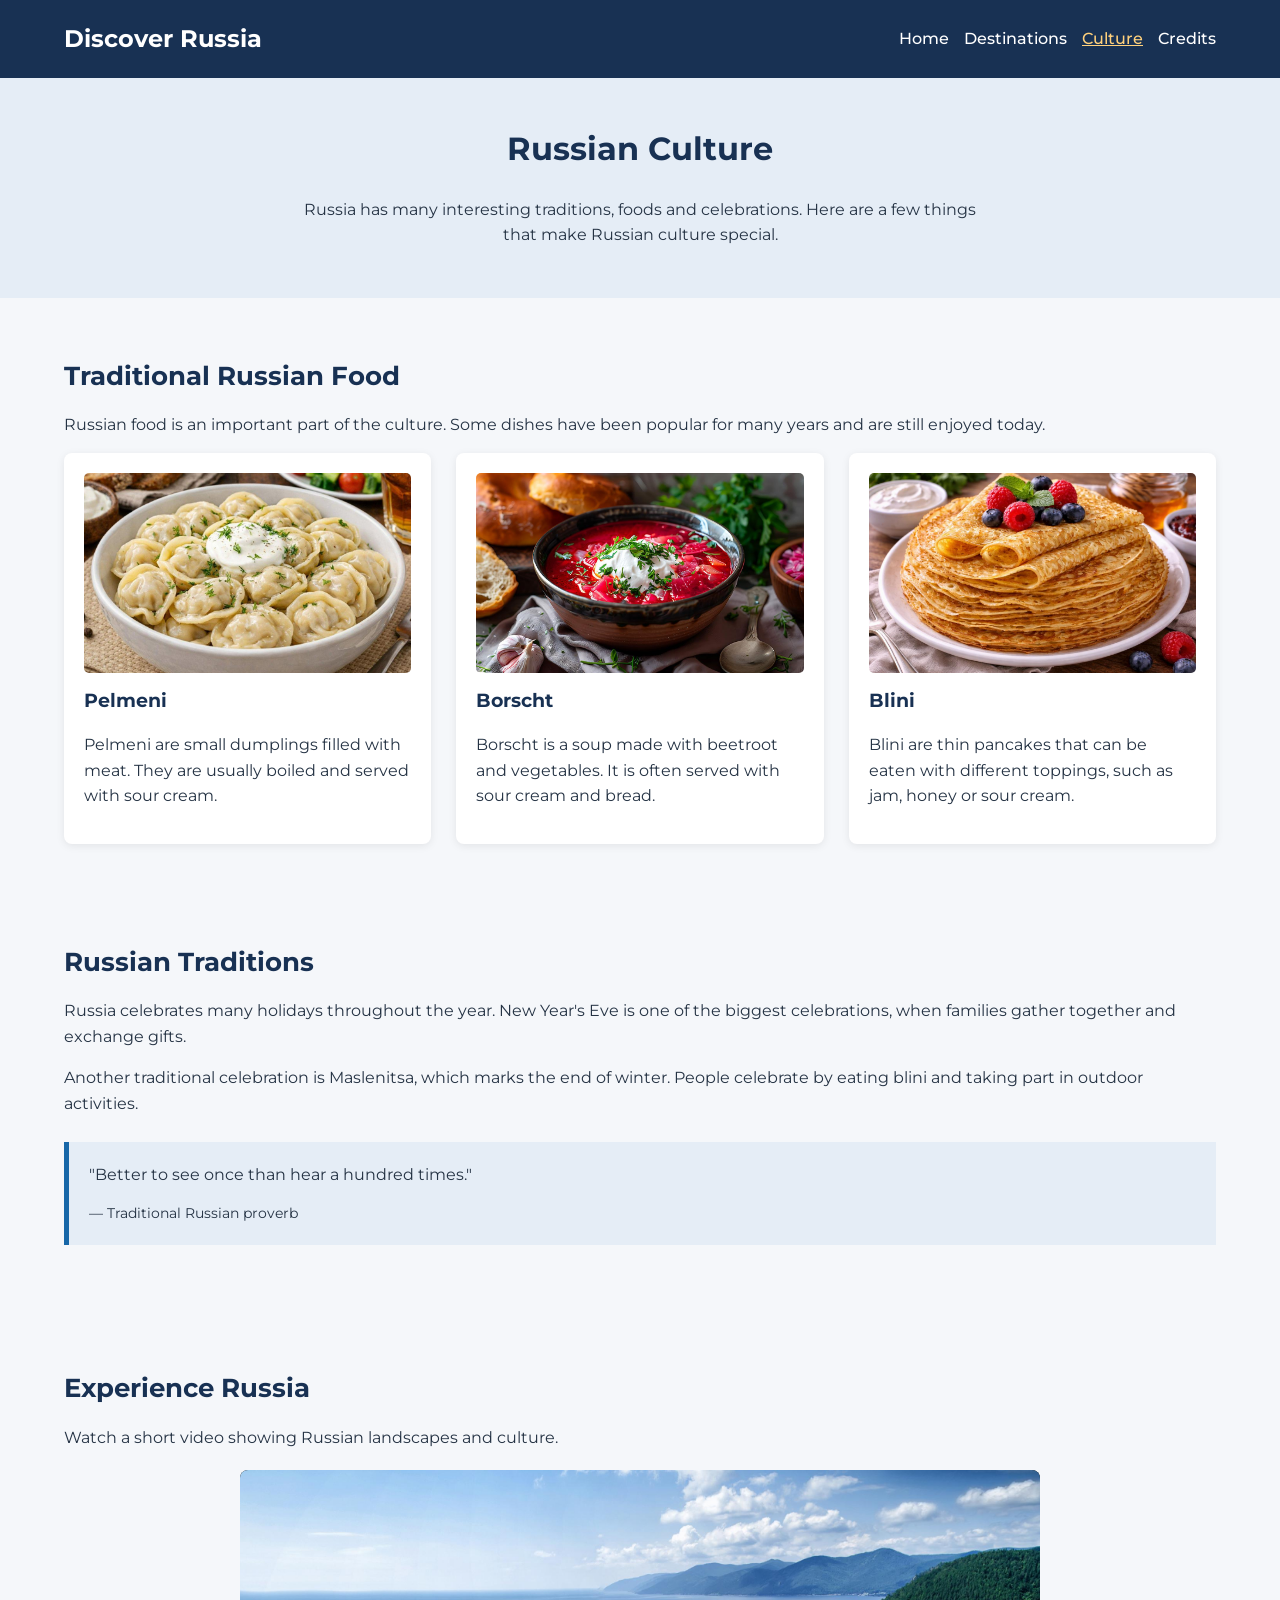
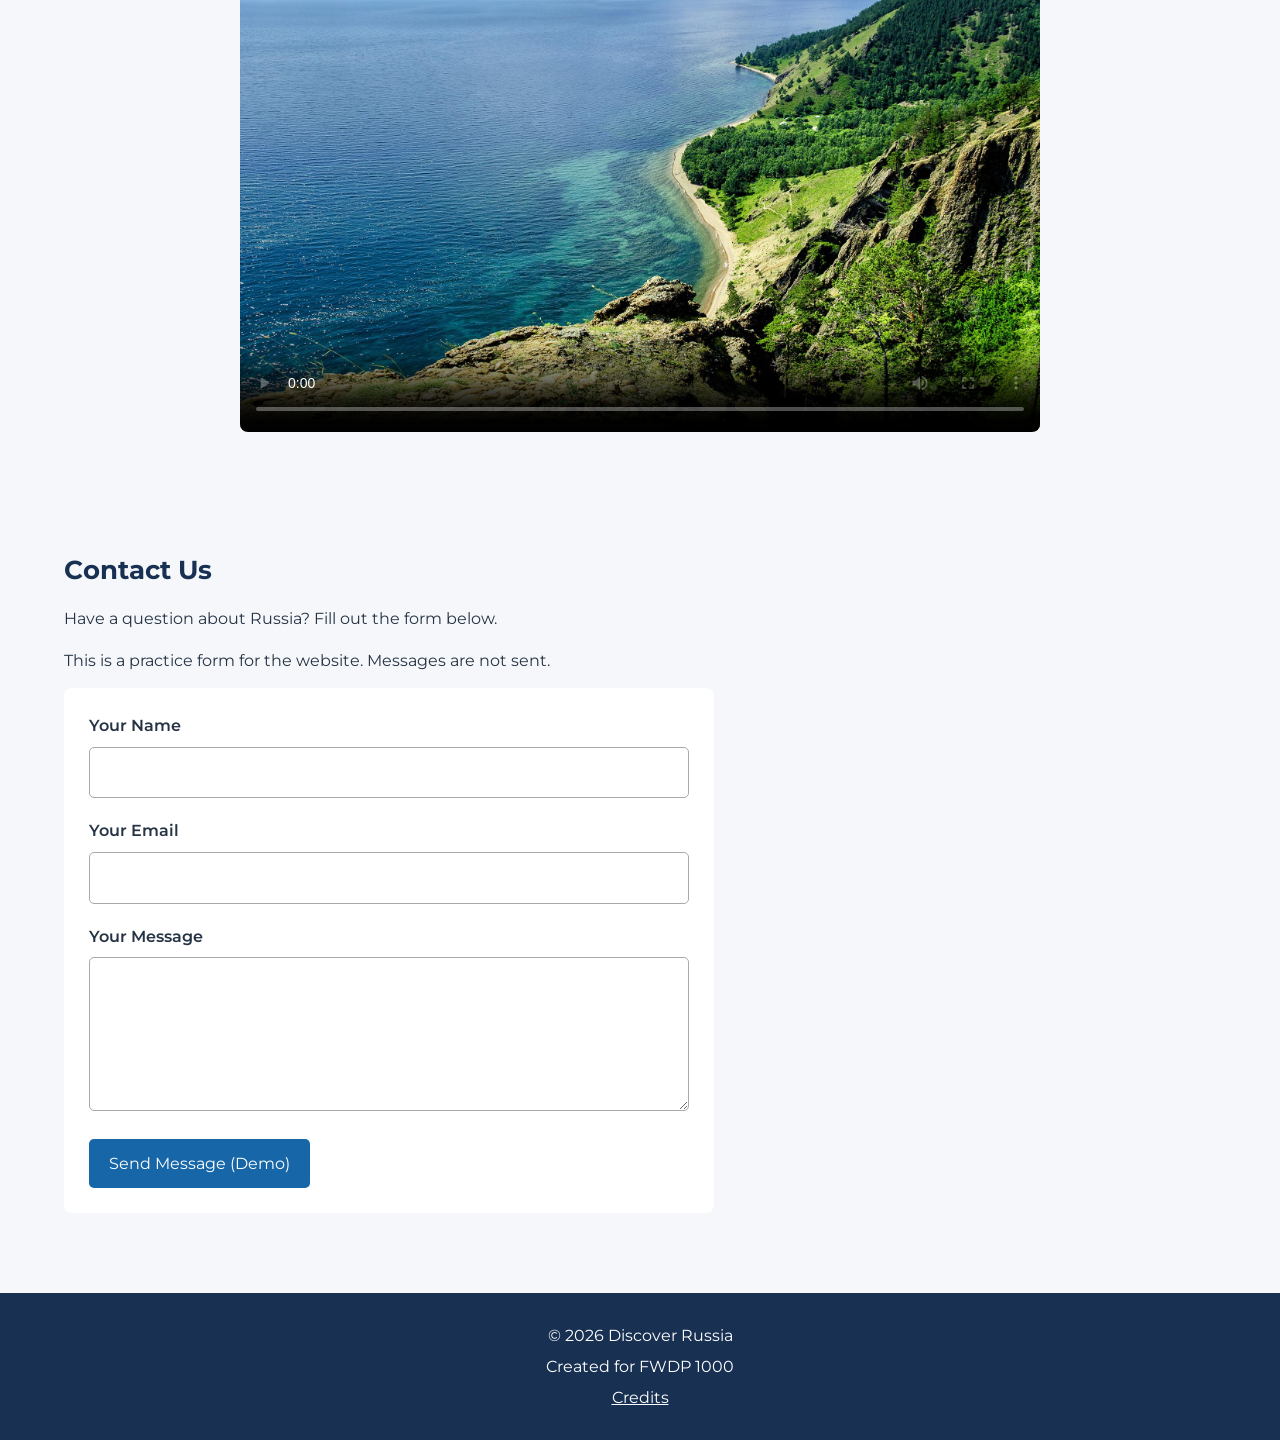
==== culture.html @ 959fd1e9 "Add Discover Russia website" ====
<!DOCTYPE html>
<html lang="en">

<head>
    <meta charset="UTF-8">
    <meta name="viewport" content="width=device-width, initial-scale=1.0">
    <meta name="description" content="Learn about Russian food, traditions and culture.">
    <title>Culture | Discover Russia</title>
    <link rel="icon" type="image/svg+xml" href="favicon/favicon.svg">
    <link rel="icon" type="image/x-icon" href="favicon/favicon.ico">
    <link rel="apple-touch-icon" sizes="180x180" href="favicon/apple-touch-icon.png">
    <link rel="stylesheet" href="css/style.css">
    
</head>

<body>

    <a class="skip-link" href="#main-content">Skip to content</a>

    <!-- Header -->
    <header class="site-header">
        <div class="header-container">

            <a class="logo" href="index.html">Discover Russia</a>

            <nav aria-label="Main navigation">
                <ul class="nav-list">
                    <li><a href="index.html">Home</a></li>
                    <li><a href="destinations.html">Destinations</a></li>
                    <li><a href="culture.html" aria-current="page">Culture</a></li>
                    <li><a href="credits.html">Credits</a></li>
                </ul>
            </nav>

        </div>
    </header>

    <!-- Main Content -->
    <main id="main-content">

        <section class="page-intro">
            <div class="container">
                <h1>Russian Culture</h1>
                <p>
                    Russia has many interesting traditions,
                    foods and celebrations.
                    Here are a few things that make
                    Russian culture special.
                </p>
            </div>
        </section>

        <!-- Traditional Food -->
        <section class="container section-spacing">

            <h2>Traditional Russian Food</h2>

            <p>
                Russian food is an important part of the culture.
                Some dishes have been popular for many years
                and are still enjoyed today.
            </p>

            <div class="card-grid">

                <article class="card">
                    <img src="images/pelmeni.webp"
                         alt="Russian pelmeni dumplings"
                         loading="lazy">

                    <h3>Pelmeni</h3>

                    <p>
                        Pelmeni are small dumplings filled
                        with meat. They are usually boiled
                        and served with sour cream.
                    </p>
                </article>

                <article class="card">
                    <img src="images/borscht.webp"
                         alt="A bowl of borscht soup"
                         loading="lazy">

                    <h3>Borscht</h3>

                    <p>
                        Borscht is a soup made with beetroot
                        and vegetables. It is often served
                        with sour cream and bread.
                    </p>
                </article>

                <article class="card">
                    <img src="images/blini.webp"
                         alt="Traditional Russian blini"
                         loading="lazy">

                    <h3>Blini</h3>

                    <p>
                        Blini are thin pancakes that can be
                        eaten with different toppings,
                        such as jam, honey or sour cream.
                    </p>
                </article>

            </div>
        </section>

        <!-- Traditions -->
        <section class="container section-spacing">

            <h2>Russian Traditions</h2>

            <p>
                Russia celebrates many holidays throughout
                the year. New Year's Eve is one of the
                biggest celebrations, when families
                gather together and exchange gifts.
            </p>

            <p>
                Another traditional celebration is
                Maslenitsa, which marks the end of winter.
                People celebrate by eating blini
                and taking part in outdoor activities.
            </p>

            <blockquote>
                <p>
                    "Better to see once than hear a hundred times."
                </p>
                <footer>— Traditional Russian proverb</footer>
            </blockquote>

        </section>

        <!-- Video -->
        <section class="container section-spacing">

            <h2>Experience Russia</h2>

            <p>
                Watch a short video showing Russian
                landscapes and culture.
            </p>

            <video controls preload="metadata"
                   poster="images/baikal.webp">

                <source src="media/explore-russia.mp4"
                        type="video/mp4">

                Your browser does not support the video tag.
            </video>

        </section>

        <!-- Contact Form -->
        <section class="container section-spacing">

            <h2>Contact Us</h2>

            <p>
                Have a question about Russia?
                Fill out the form below.
            </p>

            <p id="form-note">
                This is a practice form for the website.
                Messages are not sent.
            </p>

            <form class="contact-form" aria-describedby="form-note">

                <div class="form-group">
                    <label for="name">Your Name</label>
                    <input type="text"
                           id="name"
                           name="name"
                           autocomplete="name"
                           required>
                </div>

                <div class="form-group">
                    <label for="email">Your Email</label>
                    <input type="email"
                           id="email"
                           name="email"
                           autocomplete="email"
                           required>
                </div>

                <div class="form-group">
                    <label for="message">Your Message</label>
                    <textarea id="message"
                              name="message"
                              rows="5"
                              required></textarea>
                </div>

                <button type="button">Send Message (Demo)</button>

            </form>

        </section>

    </main>

    <!-- Footer -->
    <footer class="site-footer">
        <p>&copy; 2026 Discover Russia</p>
        <p>Created for FWDP 1000</p>
        <p><a href="credits.html">Credits</a></p>
    </footer>

</body>
</html>
---- css/style.css ----
@import url('https://fonts.googleapis.com/css2?family=Montserrat:wght@400;500;600;700&display=swap');

/* General Styles */

* {
    box-sizing: border-box;
}

body {
    margin: 0;
    font-family: 'Montserrat', Arial, sans-serif;
    background-color: #f5f7fa;
    color: #253344;
    line-height: 1.6;
}

img {
    display: block;
    max-width: 100%;
    height: auto;
}

h1, h2, h3 {
    color: #183153;
    line-height: 1.3;
}

h1 {
    font-size: 2rem;
}

h2 {
    font-size: 1.6rem;
    margin-bottom: 20px;
}

h3 {
    font-size: 1.2rem;
}

p {
    margin-bottom: 15px;
}

a {
    color: #1767a8;
}

.container {
    width: 90%;
    max-width: 1200px;
    margin: 0 auto;
}

.section-spacing {
    padding-top: 40px;
    padding-bottom: 40px;
}

/* Accessibility */

.skip-link {
    position: absolute;
    left: -9999px;
    top: 10px;
    background-color: white;
    padding: 10px;
    z-index: 10;
}

.skip-link:focus {
    left: 10px;
}

a:focus-visible,
button:focus-visible,
input:focus-visible,
textarea:focus-visible {
    outline: 3px solid #e3a132;
    outline-offset: 3px;
}

/* Header and Navigation */

.site-header {
    background-color: #183153;
    padding: 20px 0;
}

.header-container {
    width: 90%;
    max-width: 1200px;
    margin: 0 auto;
    display: flex;
    flex-direction: column;
    align-items: center;
    gap: 15px;
}

.logo {
    color: white;
    text-decoration: none;
    font-size: 1.5rem;
    font-weight: 700;
}

.nav-list {
    display: flex;
    flex-wrap: wrap;
    justify-content: center;
    gap: 15px;
    padding: 0;
    margin: 0;
    list-style: none;
}

.nav-list a {
    color: white;
    text-decoration: none;
    font-weight: 500;
}

.nav-list a:hover,
.nav-list a[aria-current="page"] {
    color: #ffd17c;
    text-decoration: underline;
}

/* Page Heading */

.page-intro {
    background-color: #e5edf6;
    padding: 50px 0;
    text-align: center;
}

.page-intro h1 {
    margin-top: 0;
}

.page-intro p {
    max-width: 700px;
    margin: 0 auto;
}

/* Home Page */

.hero {
    min-height: 400px;
    padding: 70px 20px;
    display: flex;
    justify-content: center;
    align-items: center;
    text-align: center;
    background-image:
        linear-gradient(
            rgba(0, 0, 0, 0.55),
            rgba(0, 0, 0, 0.55)
        ),
        url("../images/moscow.webp");
    background-size: cover;
    background-position: center;
}

.hero-content {
    max-width: 750px;
}

.hero h1 {
    color: white;
    font-size: 2.3rem;
}

.hero p {
    color: white;
    font-size: 1.1rem;
}

.button {
    display: inline-block;
    padding: 12px 22px;
    background-color: #1767a8;
    color: white;
    text-decoration: none;
    border-radius: 5px;
    margin-top: 15px;
}

.button:hover {
    background-color: #124e80;
}

/* Food Cards */

.card-grid {
    display: grid;
    grid-template-columns: 1fr;
    gap: 25px;
}

.card {
    background-color: white;
    padding: 20px;
    border-radius: 8px;
    box-shadow: 0 2px 8px rgba(0, 0, 0, 0.08);
}

.card img {
    width: 100%;
    height: 200px;
    object-fit: cover;
    border-radius: 5px;
}

.card h3 {
    margin-top: 15px;
}

/* Destination Cards */

.destination-grid {
    display: grid;
    grid-template-columns: 1fr;
    gap: 25px;
}

.destination-card {
    background-color: white;
    border-radius: 8px;
    overflow: hidden;
    box-shadow: 0 2px 10px rgba(0, 0, 0, 0.1);
}

.destination-card img {
    width: 100%;
    height: 230px;
    object-fit: cover;
}

.card-content {
    padding: 20px;
}

.card-content h3 {
    margin-top: 0;
}

/* Images */

figure {
    margin: 20px 0;
}

figure img {
    width: 100%;
    max-height: 500px;
    object-fit: cover;
    border-radius: 8px;
}

figcaption {
    margin-top: 10px;
    color: #555;
    font-size: 0.9rem;
}

/* Table */

.table-wrapper {
    overflow-x: auto;
}

table {
    width: 100%;
    border-collapse: collapse;
    background-color: white;
    margin-top: 20px;
}

caption {
    padding: 10px;
    font-weight: 600;
}

th, td {
    border: 1px solid #d2dce6;
    padding: 12px;
    text-align: left;
}

thead {
    background-color: #183153;
    color: white;
}

tbody tr:nth-child(even) {
    background-color: #edf3f9;
}

/* Traditions */

blockquote {
    margin: 25px 0;
    padding: 20px;
    background-color: #e5edf6;
    border-left: 5px solid #1767a8;
}

blockquote p {
    margin-top: 0;
}

blockquote footer {
    font-size: 0.9rem;
}

/* Video */

video {
    display: block;
    width: 100%;
    max-width: 800px;
    height: auto;
    margin: 20px auto;
    border-radius: 8px;
    background-color: #000;
}

/* Contact Form */

.contact-form {
    max-width: 650px;
    padding: 25px;
    background-color: white;
    border-radius: 8px;
}

.form-group {
    margin-bottom: 20px;
}

.form-group label {
    display: block;
    margin-bottom: 8px;
    font-weight: 600;
}

.form-group input,
.form-group textarea {
    width: 100%;
    padding: 12px;
    border: 1px solid #aaa;
    border-radius: 5px;
    font: inherit;
}

.contact-form button {
    background-color: #1767a8;
    color: white;
    border: none;
    padding: 12px 20px;
    border-radius: 5px;
    font: inherit;
}

/* Footer */

.site-footer {
    background-color: #183153;
    color: white;
    text-align: center;
    padding: 25px 15px;
    margin-top: 40px;
}

.site-footer p {
    margin: 5px 0;
}

.site-footer a {
    color: white;
}

/* Tablet */

@media (min-width: 700px) {

    .header-container {
        flex-direction: row;
        justify-content: space-between;
    }

    .card-grid {
        grid-template-columns: repeat(2, 1fr);
    }

    .destination-grid {
        grid-template-columns: repeat(2, 1fr);
    }

    .hero h1 {
        font-size: 3rem;
    }

}

/* Desktop */

@media (min-width: 1100px) {

    .card-grid {
        grid-template-columns: repeat(3, 1fr);
    }

    .destination-grid {
        grid-template-columns: repeat(4, 1fr);
    }

    .hero h1 {
        font-size: 3.5rem;
    }

}
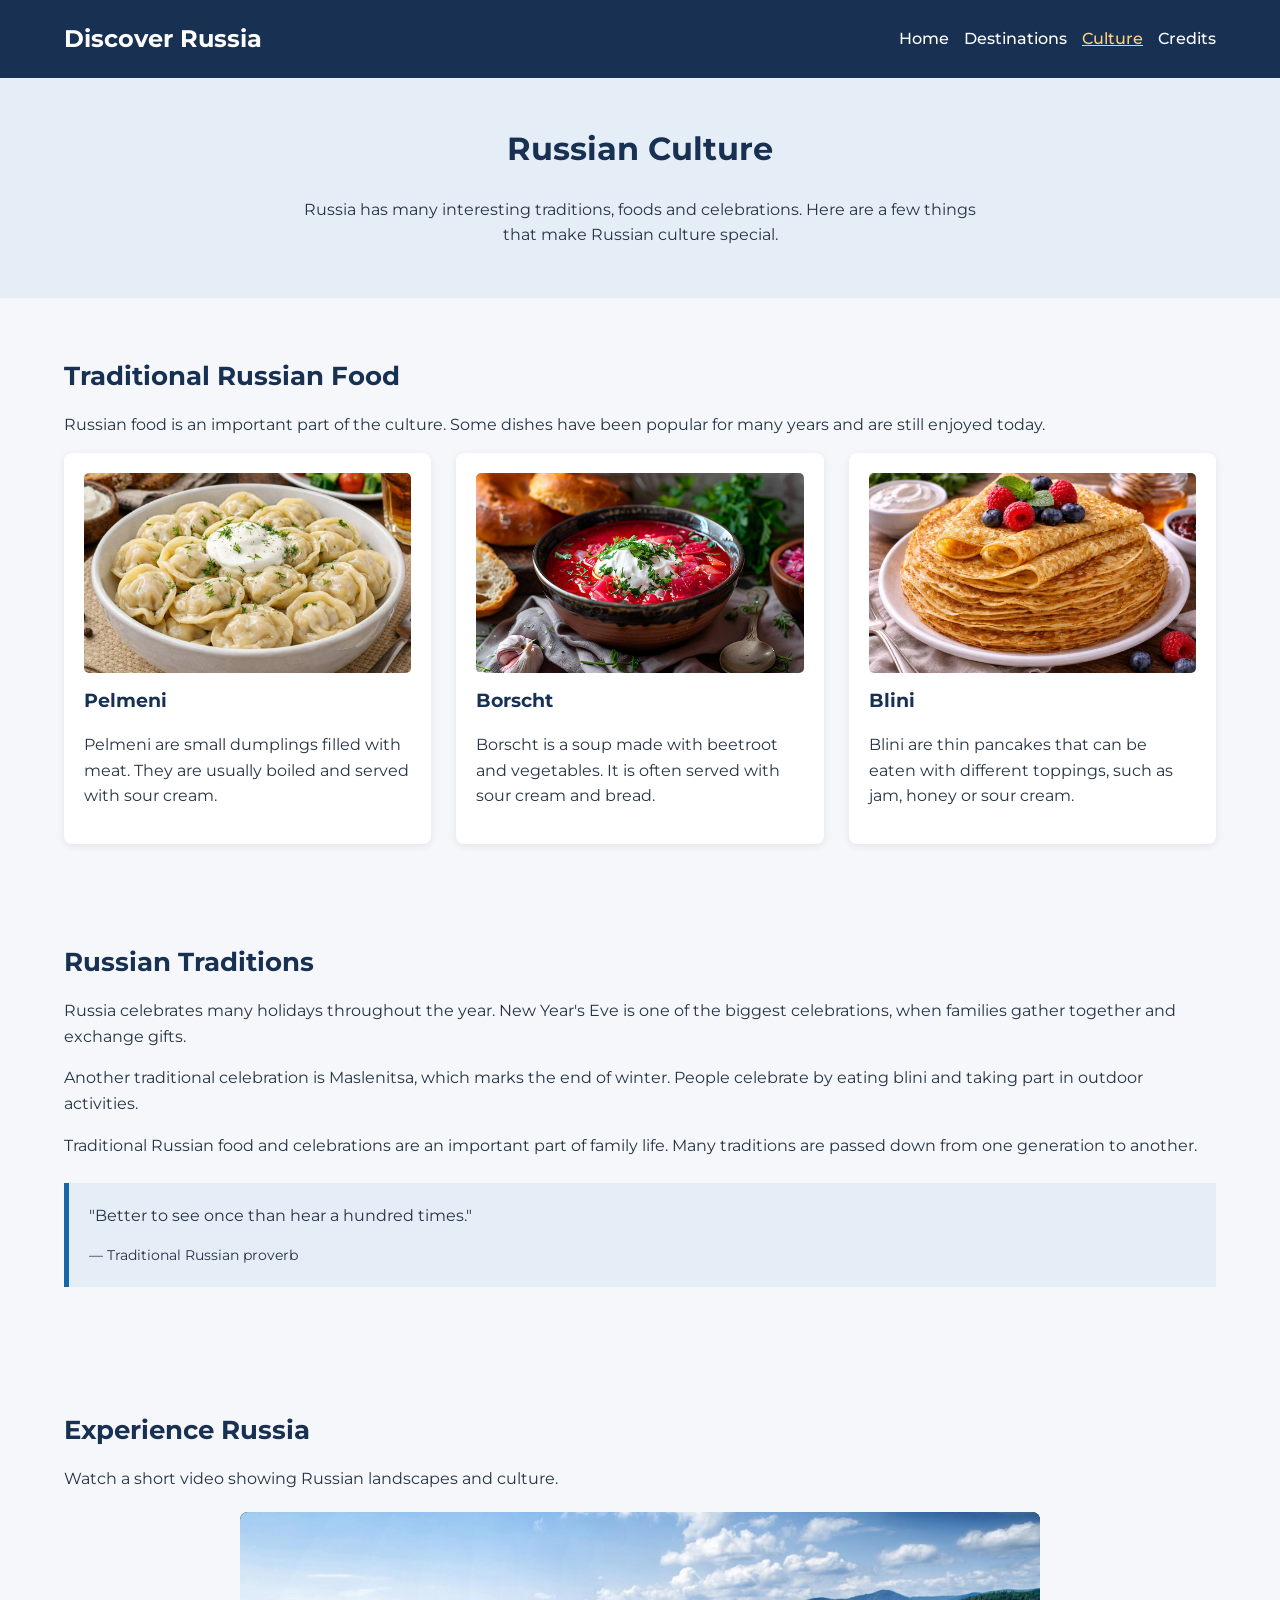
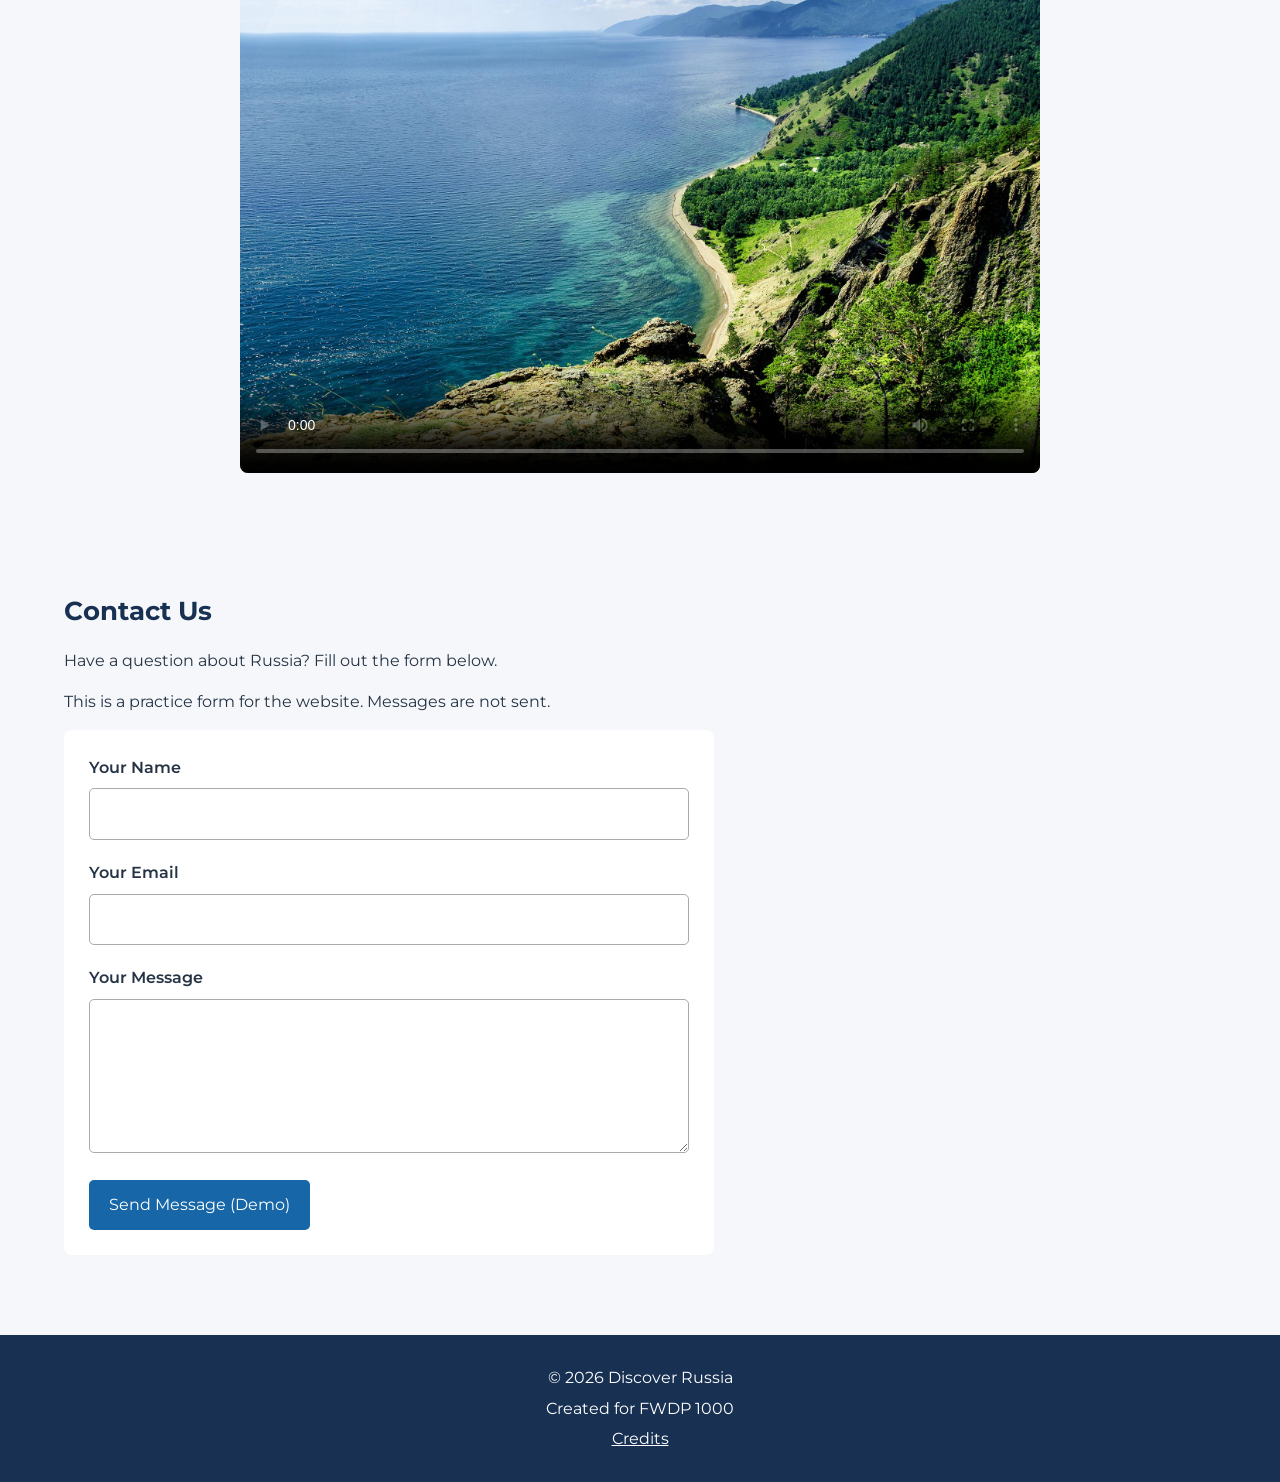
==== commit c5e9ec9b: "Update Russian culture content" ====
--- a/culture.html
+++ b/culture.html
@@ -128,6 +128,15 @@
                 and taking part in outdoor activities.
             </p>
 
+            <p>
+                Traditional Russian food and celebrations
+                are an important part of family life.
+                Many traditions are passed down from
+                one generation to another.
+            </p>
+
+        
+
             <blockquote>
                 <p>
                     "Better to see once than hear a hundred times."
